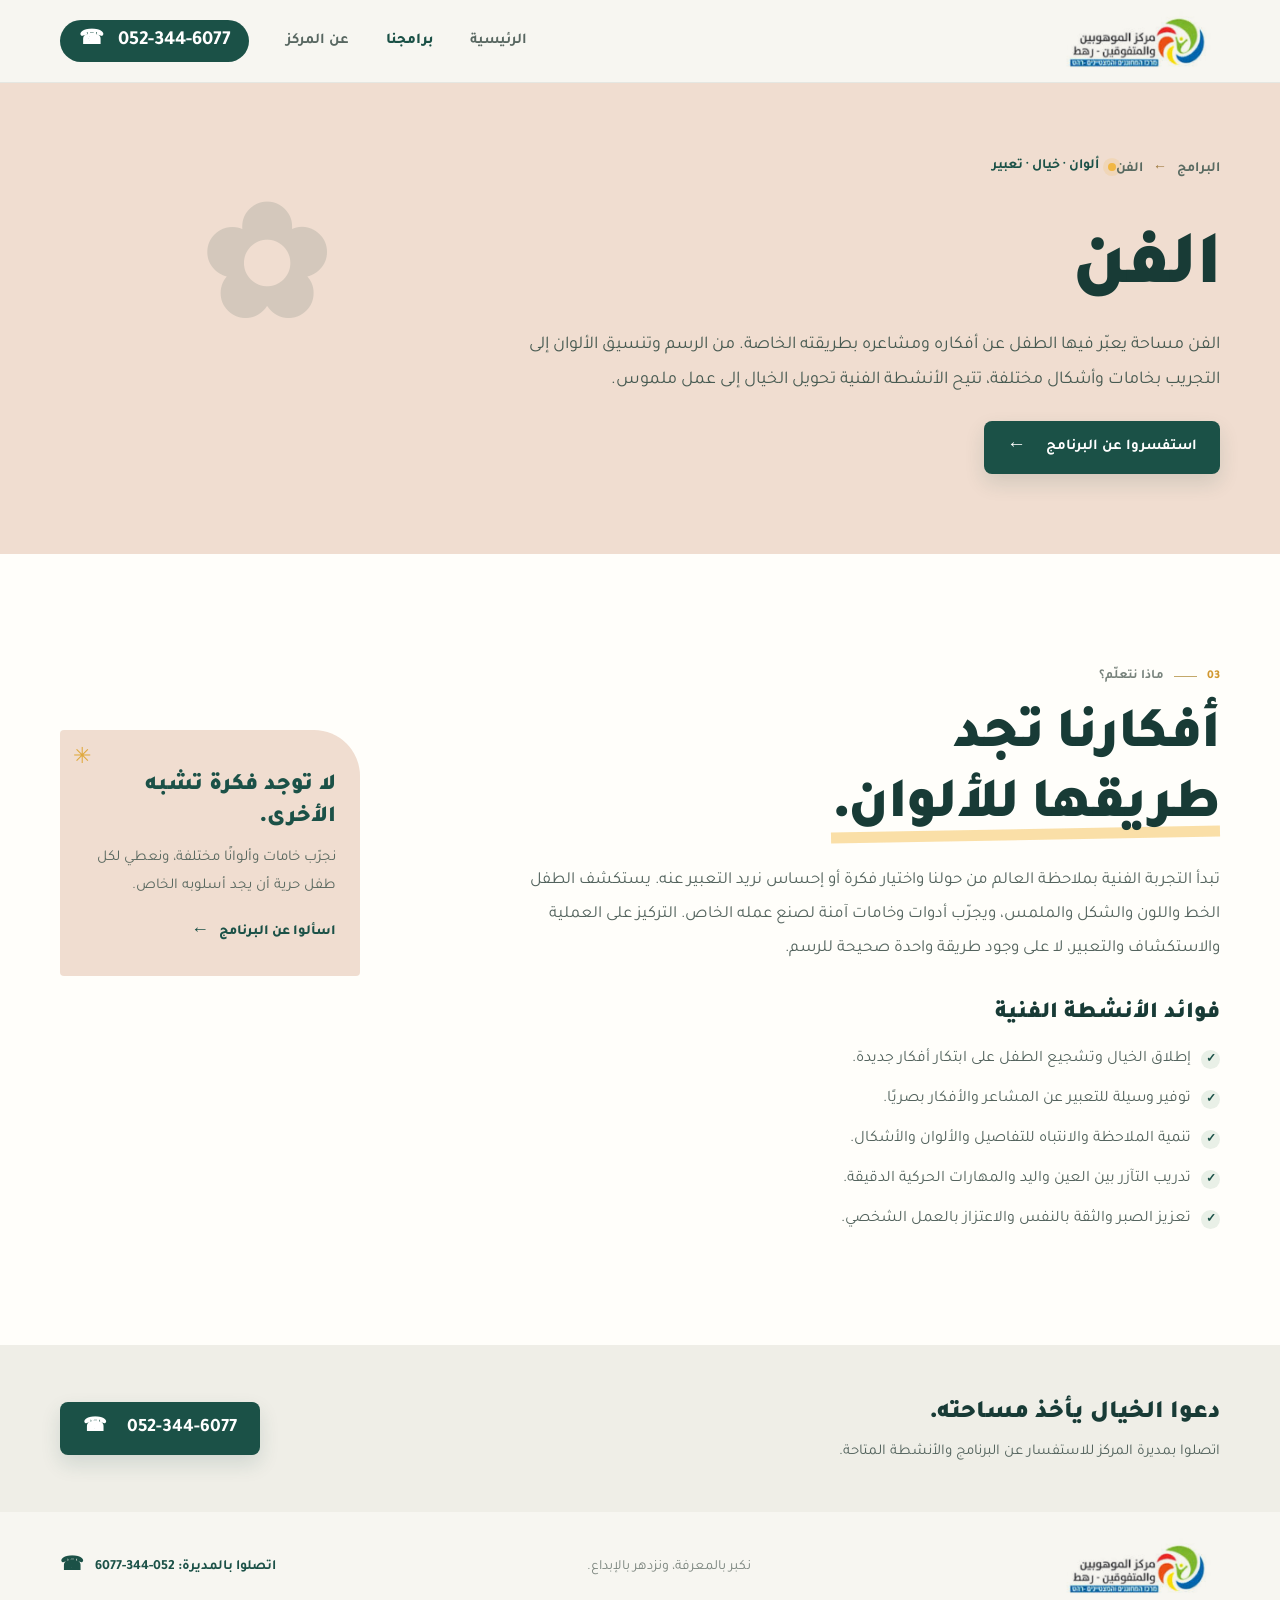
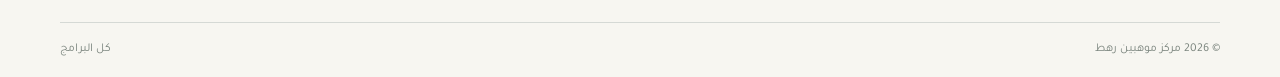
==== art.html @ 955aa78c "Add files via upload" ====
<!doctype html>
<html lang="ar" dir="rtl">
<head>
  <meta charset="utf-8"><meta name="viewport" content="width=device-width, initial-scale=1"><meta name="theme-color" content="#f7f6f1">
  <meta name="description" content="اكتشفوا الفن بوصفه مساحة للإبداع والتعبير في مركز موهبين رهط.">
  <title>الفن | برامج مركز موهبين رهط</title>
  <link rel="preconnect" href="https://fonts.googleapis.com"><link rel="preconnect" href="https://fonts.gstatic.com" crossorigin>
  <link href="https://fonts.googleapis.com/css2?family=Tajawal:wght@400;500;600;700;800;900&display=swap" rel="stylesheet"><link rel="stylesheet" href="styles.css"><script src="script.js" defer></script>
</head>
<body>
  <a class="skip-link" href="#main">انتقل إلى المحتوى</a>
  <header class="site-header"><div class="container nav-wrap"><a class="brand" href="index.html" aria-label="مركز موهبين رهط، الصفحة الرئيسية"><img class="brand-logo" src="logo.png" alt="مركز الموهوبين والمتفوقين رهط"></a><button class="menu-toggle" type="button" aria-label="فتح القائمة" aria-expanded="false" aria-controls="site-nav"><span></span><span></span><span></span></button><nav class="site-nav" id="site-nav" aria-label="القائمة الرئيسية"><a href="index.html">الرئيسية</a><a href="programs.html" aria-current="page">برامجنا</a><a href="index.html#about">عن المركز</a><a class="nav-cta" href="tel:0523446077" aria-label="اتصلوا بمديرة المركز على 052-344-6077"><span class="nav-phone-number" dir="ltr">052-344-6077</span><span aria-hidden="true">☎</span></a></nav></div></header>
  <main id="main">
    <section class="detail-hero detail-peach"><div class="container detail-hero-inner"><a class="breadcrumbs" href="programs.html">البرامج <span aria-hidden="true">←</span> الفن</a><span class="detail-symbol" aria-hidden="true">✿</span><p class="eyebrow"><span class="eyebrow-dot"></span> ألوان · خيال · تعبير</p><h1>الفن</h1><p>الفن مساحة يعبّر فيها الطفل عن أفكاره ومشاعره بطريقته الخاصة. من الرسم وتنسيق الألوان إلى التجريب بخامات وأشكال مختلفة، تتيح الأنشطة الفنية تحويل الخيال إلى عمل ملموس.</p><a class="button button-primary" href="tel:0523446077">استفسروا عن البرنامج <span aria-hidden="true">←</span></a></div></section>
    <section class="detail-body section-pad"><div class="container detail-columns"><div class="detail-copy"><div class="section-label"><span>03</span><span class="label-line"></span><span>ماذا نتعلّم؟</span></div><h2>أفكارنا تجد<br><span class="highlight">طريقها للألوان.</span></h2><p>تبدأ التجربة الفنية بملاحظة العالم من حولنا واختيار فكرة أو إحساس نريد التعبير عنه. يستكشف الطفل الخط واللون والشكل والملمس، ويجرّب أدوات وخامات آمنة لصنع عمله الخاص. التركيز على العملية والاستكشاف والتعبير، لا على وجود طريقة واحدة صحيحة للرسم.</p><h3>فوائد الأنشطة الفنية</h3><ul class="benefit-list"><li>إطلاق الخيال وتشجيع الطفل على ابتكار أفكار جديدة.</li><li>توفير وسيلة للتعبير عن المشاعر والأفكار بصريًا.</li><li>تنمية الملاحظة والانتباه للتفاصيل والألوان والأشكال.</li><li>تدريب التآزر بين العين واليد والمهارات الحركية الدقيقة.</li><li>تعزيز الصبر والثقة بالنفس والاعتزاز بالعمل الشخصي.</li></ul></div><aside class="detail-aside aside-peach"><span class="aside-spark" aria-hidden="true">✳</span><h3>لا توجد فكرة تشبه الأخرى.</h3><p>نجرّب خامات وألوانًا مختلفة، ونعطي لكل طفل حرية أن يجد أسلوبه الخاص.</p><a href="contact.html">اسألوا عن البرنامج <span aria-hidden="true">←</span></a></aside></div></section>
    <section class="program-callout"><div class="container callout-inner"><div><h2>دعوا الخيال يأخذ مساحته.</h2><p>اتصلوا بمديرة المركز للاستفسار عن البرنامج والأنشطة المتاحة.</p></div><a class="button button-primary" href="tel:0523446077"><span class="phone-number" dir="ltr">052-344-6077</span><span aria-hidden="true">☎</span></a></div></section>
  </main>
  <footer class="site-footer"><div class="container footer-main"><a class="brand footer-brand" href="index.html" aria-label="مركز موهبين رهط، الصفحة الرئيسية"><img class="brand-logo" src="logo.png" alt="مركز الموهوبين والمتفوقين رهط"></a><p>نكبر بالمعرفة، ونزدهر بالإبداع.</p><a class="back-top" href="tel:0523446077">اتصلوا بالمديرة: 052-344-6077 <span aria-hidden="true">☎</span></a></div><div class="container footer-bottom"><span>© <span id="current-year"></span> مركز موهبين رهط</span><a href="programs.html">كل البرامج</a></div></footer>
</body>
</html>
---- styles.css ----
:root {
  color-scheme: light;
  --ink: #183b36;
  --ink-soft: #53635d;
  --paper: #f7f6f1;
  --white: #fffefa;
  --green: #1b5147;
  --green-dark: #123d35;
  --yellow: #f4bd4d;
  --line: rgba(24, 59, 54, .15);
  --font: "Tajawal", "Segoe UI", Tahoma, sans-serif;
}

* { box-sizing: border-box; }

html { scroll-behavior: smooth; scroll-padding-top: 96px; }

body {
  margin: 0;
  background: var(--paper);
  color: var(--ink);
  font-family: var(--font);
  font-size: 17px;
  line-height: 1.65;
  -webkit-font-smoothing: antialiased;
}

a { color: inherit; text-decoration: none; }
button { font: inherit; }
img { display: block; max-width: 100%; }

.container { width: min(1160px, calc(100% - 56px)); margin-inline: auto; }
.section-pad { padding-block: 112px; }
.skip-link { position: fixed; z-index: 20; top: 12px; right: 12px; padding: 10px 16px; transform: translateY(-160%); background: var(--ink); color: white; border-radius: 8px; }
.skip-link:focus { transform: translateY(0); }

.site-header {
  position: sticky;
  z-index: 10;
  top: 0;
  background: rgba(247, 246, 241, .94);
  border-bottom: 1px solid rgba(24, 59, 54, .08);
  backdrop-filter: blur(14px);
}

.nav-wrap { min-height: 82px; display: flex; align-items: center; justify-content: space-between; }
.brand { display: inline-flex; align-items: center; }
.brand-logo { width: 158px; height: 64px; object-fit: contain; }
.site-nav { display: flex; align-items: center; gap: 37px; color: #586761; font-size: 15px; font-weight: 600; }
.site-nav > a:not(.nav-cta):hover, .text-link:hover { color: var(--green); }
.site-nav > a[aria-current="page"]:not(.nav-cta) { color: var(--green); font-weight: 800; }
.nav-cta { display: inline-flex; align-items: center; gap: 14px; padding: 11px 19px; background: var(--green); color: white; border-radius: 999px; transition: background .2s, transform .2s; }
.nav-cta:hover, .button-primary:hover { background: var(--green-dark); transform: translateY(-2px); }
.nav-cta span { font-size: 20px; line-height: 1; }
.menu-toggle { display: none; }

.hero { min-height: 652px; position: relative; display: flex; align-items: center; overflow: hidden; }
.hero-grid { position: relative; z-index: 1; display: grid; grid-template-columns: 1fr .93fr; align-items: center; gap: 54px; padding-block: 60px 78px; }
.hero-copy { padding-top: 8px; }
.eyebrow { display: inline-flex; align-items: center; gap: 9px; margin: 0 0 23px; color: var(--green); font-size: 14px; font-weight: 700; }
.eyebrow-dot { width: 8px; height: 8px; background: #f1b743; border-radius: 50%; box-shadow: 0 0 0 5px rgba(241, 183, 67, .17); }
h1, h2, h3, p { margin-top: 0; }
.hero h1 { margin-bottom: 20px; font-size: clamp(54px, 6.2vw, 79px); font-weight: 900; letter-spacing: -2.5px; line-height: 1.14; }
.hero h1 span { position: relative; display: inline-block; z-index: 0; color: var(--green); }
.hero h1 span::after { position: absolute; z-index: -1; right: -4px; bottom: 8px; left: -4px; height: 17px; background: #f3c966; opacity: .68; content: ""; transform: rotate(-1.2deg); }
.hero-description { max-width: 480px; margin-bottom: 29px; color: var(--ink-soft); font-size: 19px; line-height: 1.85; }
.hero-actions { display: flex; align-items: center; gap: 27px; }
.button { min-height: 53px; display: inline-flex; align-items: center; justify-content: center; gap: 20px; padding: 0 23px; border-radius: 8px; font-size: 15px; font-weight: 700; transition: background .2s, transform .2s; }
.button-primary { background: var(--green); color: white; box-shadow: 0 9px 20px rgba(27, 81, 71, .14); }
.button-primary span { font-size: 19px; line-height: 1; }
.text-link { display: inline-flex; align-items: center; gap: 10px; color: #53635d; font-size: 15px; font-weight: 700; transition: color .2s; }
.hero-note { display: flex; align-items: center; gap: 11px; margin-top: 44px; color: #78827b; font-size: 13px; }
.hero-note p { margin: 0; }
.note-stars { color: #d69b31; font-size: 19px; }

.hero-visual { position: relative; width: min(100%, 494px); justify-self: center; padding: 18px 22px 27px 9px; }
.photo-frame { position: relative; z-index: 1; height: 429px; overflow: visible; border-radius: 47% 47% 13px 13px / 38% 38% 13px 13px; }
.photo-frame::before { position: absolute; z-index: -1; top: 21px; right: 22px; bottom: -14px; left: -14px; border: 1px solid rgba(27, 81, 71, .3); border-radius: inherit; content: ""; }
.photo-frame > img { width: 100%; height: 100%; object-fit: cover; border-radius: inherit; }
.photo-frame::after { position: absolute; inset: 40% 0 0; border-radius: 0 0 13px 13px; background: linear-gradient(0deg, rgba(16, 48, 42, .42), transparent); content: ""; }
.photo-sticker { position: absolute; z-index: 2; top: 51px; left: -27px; display: grid; width: 68px; height: 68px; place-items: center; background: var(--yellow); color: var(--green-dark); border-radius: 50%; font-size: 33px; transform: rotate(-12deg); }
.photo-caption { position: absolute; z-index: 2; right: 21px; bottom: 19px; left: 20px; display: flex; align-items: center; gap: 12px; color: white; }
.caption-icon { width: 39px; height: 39px; display: grid; place-items: center; background: rgba(255, 255, 255, .18); border: 1px solid rgba(255, 255, 255, .28); border-radius: 50%; font-size: 19px; }
.photo-caption div { display: grid; line-height: 1.35; }
.photo-caption strong { font-size: 16px; }
.photo-caption div span { color: rgba(255, 255, 255, .82); font-size: 13px; }
.orbit { position: absolute; border: 1px dashed rgba(27, 81, 71, .25); border-radius: 50%; }
.orbit-one { z-index: -1; top: 4px; right: 3px; width: 100px; height: 100px; }
.orbit-two { z-index: -1; right: -34px; bottom: 7px; width: 31px; height: 31px; }
.floating-star { position: absolute; z-index: 2; right: -34px; top: 101px; color: #e3a63d; font-size: 27px; }
.hero-shape { position: absolute; border-radius: 50%; pointer-events: none; }
.hero-shape-one { top: 96px; left: -130px; width: 280px; height: 280px; background: rgba(229, 228, 211, .34); }
.hero-shape-two { right: 42%; bottom: -240px; width: 390px; height: 390px; border: 1px solid rgba(24, 59, 54, .09); }
.scroll-cue { position: absolute; bottom: 16px; left: 50%; display: grid; width: 25px; height: 40px; place-items: start center; padding-top: 7px; border: 1px solid rgba(24, 59, 54, .25); border-radius: 999px; transform: translateX(-50%); }
.scroll-cue span { width: 3px; height: 8px; background: var(--green); border-radius: 5px; animation: scroll 1.6s infinite; }
@keyframes scroll { 0%, 100% { transform: translateY(0); opacity: 1; } 75% { transform: translateY(12px); opacity: 0; } }

.intro { background: var(--white); }
.intro-grid { display: grid; grid-template-columns: 150px 1fr 205px; align-items: start; gap: 34px; }
.section-label { display: flex; align-items: center; gap: 10px; color: #78837c; font-size: 13px; font-weight: 600; }
.section-label > span:first-child { color: #d19830; font-size: 12px; font-weight: 800; }
.label-line { width: 23px; height: 1px; background: #c3a86a; }
.intro-content { max-width: 623px; }
.intro h2, .section-heading h2, .approach h2 { margin: 15px 0 18px; font-size: clamp(39px, 4.4vw, 58px); font-weight: 900; letter-spacing: -1.6px; line-height: 1.22; }
.highlight { position: relative; z-index: 0; display: inline-block; }
.highlight::after { position: absolute; z-index: -1; right: 0; bottom: 2px; left: 0; height: 11px; background: rgba(244, 189, 77, .48); content: ""; transform: rotate(-1deg); }
.intro-bottom { display: flex; align-items: end; gap: 36px; }
.intro-bottom p { max-width: 500px; margin: 0; color: var(--ink-soft); font-size: 16px; line-height: 1.9; }
.circle-link { flex: 0 0 auto; display: grid; width: 47px; height: 47px; place-items: center; border: 1px solid #bac5be; border-radius: 50%; color: var(--green); font-size: 21px; transition: background .2s, color .2s; }
.circle-link:hover { background: var(--green); color: white; }
.intro-aside { position: relative; margin-top: 32px; padding: 23px 24px; background: #f0eee5; border-radius: 4px 42px 4px 4px; transform: rotate(2deg); }
.intro-aside p { margin: 0; color: var(--green); font-size: 21px; font-weight: 800; line-height: 1.45; }
.intro-aside em { color: #ba8330; font-style: normal; }
.aside-spark { position: absolute; top: 12px; left: 13px; color: #dfa93e; font-size: 22px; }

.programs { background: #f1f0e9; }
.section-heading { display: flex; align-items: end; justify-content: space-between; gap: 44px; margin-bottom: 44px; }
.section-heading h2 { margin-bottom: 0; }
.section-heading > p { max-width: 340px; margin: 0 0 6px; color: var(--ink-soft); font-size: 16px; line-height: 1.9; }
.program-grid { display: grid; grid-template-columns: repeat(4, 1fr); gap: 15px; }
.program-card { position: relative; min-height: 238px; display: flex; flex-direction: column; padding: 0; overflow: hidden; border: 1px solid rgba(24, 59, 54, .06); border-radius: 8px; transition: transform .22s, box-shadow .22s; }
.program-card:hover { transform: translateY(-5px); box-shadow: 0 15px 28px rgba(24, 59, 54, .08); }
.program-card-link { position: relative; display: flex; flex: 1; flex-direction: column; min-height: 100%; padding: 21px 21px 25px; color: inherit; }
.program-card-link:focus-visible { outline: 3px solid var(--green); outline-offset: -4px; }
.program-card-link > p { padding-bottom: 10px; }
.card-yellow { background: #f7e6b5; }
.card-lilac { background: #e7e0f0; }
.card-peach { background: #f0ddd0; }
.card-mint { background: #dce9de; }
.program-top { display: flex; align-items: center; justify-content: space-between; }
.program-number { color: rgba(24, 59, 54, .68); font-size: 12px; font-weight: 700; }
.program-icon { color: var(--green); font-size: 25px; }
.program-card h3 { margin: 27px 0 8px; font-size: 24px; font-weight: 800; }
.program-card p { max-width: 220px; margin-bottom: 0; color: #52645b; font-size: 14px; line-height: 1.75; }
.card-arrow { position: absolute; bottom: 15px; left: 18px; color: rgba(24, 59, 54, .54); font-size: 19px; transition: transform .2s; }
.program-card:hover .card-arrow { transform: translate(-3px, 3px); }
.programs-note { margin: 18px 0 0; color: #79827b; font-size: 13px; }
.programs-note a, .contact-programs-link { color: var(--green); font-weight: 800; text-decoration: underline; text-decoration-color: #d8b45e; text-underline-offset: 4px; }
.all-programs-link { display: inline-flex; align-items: center; gap: 12px; margin-top: 24px; color: var(--green); font-size: 15px; font-weight: 800; }
.all-programs-link span { font-size: 19px; transition: transform .2s; }
.all-programs-link:hover span { transform: translateX(-4px); }

.student-gallery { background: var(--white); }
.gallery-grid { display: grid; grid-template-columns: 1.15fr 1fr 1fr; grid-template-rows: 235px; gap: 15px; }
.gallery-item { position: relative; min-width: 0; height: 100%; margin: 0; overflow: hidden; background: #e7e0f0; border-radius: 7px; }
.gallery-item img { width: 100%; height: 100%; object-fit: cover; transition: transform .45s; }
.gallery-item:hover img { transform: scale(1.04); }
.gallery-item::after { position: absolute; inset: 35% 0 0; background: linear-gradient(0deg, rgba(16, 48, 42, .76), transparent); content: ""; pointer-events: none; }
.gallery-item figcaption { position: absolute; z-index: 1; right: 18px; bottom: 14px; display: grid; color: white; }
.gallery-item figcaption span { font-size: 18px; font-weight: 800; }
.gallery-item figcaption small { color: rgba(255,255,255,.82); font-size: 13px; }

.page-hero { position: relative; padding-block: 94px 82px; overflow: hidden; background: #f1f0e9; }
.page-hero::after { position: absolute; top: -120px; left: 4%; width: 330px; height: 330px; border: 1px solid rgba(24, 59, 54, .12); border-radius: 50%; content: ""; }
.page-hero .container { position: relative; z-index: 1; }
.page-hero h1 { max-width: 740px; margin: 17px 0 18px; font-size: clamp(54px, 7vw, 78px); font-weight: 900; letter-spacing: -2px; line-height: 1.15; }
.page-hero h1 span { color: var(--green); }
.page-hero .container > p:last-child { max-width: 620px; margin: 0; color: var(--ink-soft); font-size: 18px; line-height: 1.85; }
.programs-page { background: var(--white); }
.program-callout { padding-block: 48px; background: #efeee7; }
.callout-inner { display: flex; align-items: center; justify-content: space-between; gap: 26px; }
.callout-inner h2 { margin: 0 0 5px; font-size: 25px; font-weight: 900; }
.callout-inner p { margin: 0; color: var(--ink-soft); font-size: 15px; }
.phone-number { direction: ltr; unicode-bidi: isolate; }

.detail-hero { position: relative; padding-block: 72px 80px; overflow: hidden; }
.detail-yellow { background: #f7e6b5; }
.detail-lilac { background: #e7e0f0; }
.detail-peach { background: #f0ddd0; }
.detail-mint { background: #dce9de; }
.detail-hero-inner { position: relative; z-index: 1; }
.breadcrumbs { display: inline-flex; align-items: center; gap: 10px; margin-bottom: 47px; color: #596a61; font-size: 14px; font-weight: 700; }
.breadcrumbs span { color: #9b7639; }
.detail-hero .eyebrow { margin-bottom: 9px; }
.detail-hero h1 { margin: 0 0 13px; font-size: clamp(52px, 7vw, 76px); font-weight: 900; letter-spacing: -2px; line-height: 1.15; }
.detail-hero-inner > p:not(.eyebrow) { max-width: 700px; margin-bottom: 24px; color: #475a51; font-size: 18px; line-height: 1.9; }
.detail-symbol { position: absolute; top: 63px; left: 12%; color: rgba(24, 59, 54, .13); font-size: 155px; font-weight: 800; line-height: 1; }
.detail-body { background: var(--white); }
.detail-columns { display: grid; grid-template-columns: 1fr 300px; align-items: start; gap: 83px; }
.detail-copy { max-width: 715px; }
.detail-copy h2 { margin: 16px 0 22px; font-size: clamp(39px, 4.5vw, 57px); font-weight: 900; letter-spacing: -1.4px; line-height: 1.22; }
.detail-copy > p { margin-bottom: 29px; color: var(--ink-soft); font-size: 17px; line-height: 2; }
.detail-copy h3 { margin: 26px 0 12px; font-size: 23px; font-weight: 900; }
.benefit-list { display: grid; gap: 12px; margin: 0; padding: 0; list-style: none; }
.benefit-list li { position: relative; padding-right: 29px; color: #53635d; font-size: 16px; line-height: 1.75; }
.benefit-list li::before { position: absolute; top: 5px; right: 0; display: grid; width: 19px; height: 19px; place-items: center; background: #e9f0e7; border-radius: 50%; color: var(--green); content: "✓"; font-size: 12px; font-weight: 900; }
.detail-aside { position: sticky; top: 110px; margin-top: 64px; padding: 29px 24px; background: #f7e6b5; border-radius: 4px 46px 4px 4px; }
.aside-lilac { background: #e7e0f0; }
.aside-peach { background: #f0ddd0; }
.aside-mint { background: #dce9de; }
.detail-aside h3 { margin: 11px 0 10px; color: var(--green); font-size: 23px; font-weight: 900; line-height: 1.4; }
.detail-aside p { margin-bottom: 18px; color: #59685f; font-size: 15px; line-height: 1.85; }
.detail-aside a { display: inline-flex; align-items: center; gap: 10px; color: var(--green); font-size: 14px; font-weight: 800; }
.detail-aside a span { font-size: 18px; }
.contact-hero { background: #f1f0e9; }
.contact-section { background: var(--white); }
.contact-grid { display: grid; grid-template-columns: .85fr 1fr; align-items: center; gap: 82px; }
.contact-card { padding: 38px; background: #e7e0f0; border-radius: 6px 52px 6px 6px; }
.contact-icon { display: grid; width: 52px; height: 52px; place-items: center; margin-bottom: 22px; background: white; border-radius: 50%; color: var(--green); font-size: 22px; }
.contact-label { margin-bottom: 3px; color: #68746d; font-size: 14px; }
.contact-number { display: inline-block; margin-bottom: 12px; color: var(--green); font-size: 35px; font-weight: 900; letter-spacing: .5px; }
.contact-card > p:not(.contact-label) { max-width: 290px; margin-bottom: 19px; color: #59685f; font-size: 15px; }
.contact-info h2 { margin: 16px 0; font-size: clamp(40px, 4.5vw, 58px); font-weight: 900; line-height: 1.2; }
.contact-info > p { color: var(--ink-soft); font-size: 16px; line-height: 1.9; }
.contact-programs-link { display: inline-flex; gap: 10px; margin-bottom: 25px; }
.contact-note { padding-top: 14px; border-top: 1px solid var(--line); color: #808981 !important; font-size: 13px !important; }
.address-section { padding-block: 0 86px; background: var(--white); }
.address-card { position: relative; min-height: 256px; display: flex; align-items: center; justify-content: space-between; gap: 32px; padding: 35px 48px; overflow: hidden; background: #f1f0e9; border-radius: 8px; }
.address-copy { position: relative; z-index: 1; }
.address-copy h2 { margin: 13px 0 7px; font-size: 35px; font-weight: 900; }
.address-copy > p { margin-bottom: 17px; color: var(--ink-soft); font-size: 15px; }
.address-copy .button { min-height: 46px; font-size: 14px; }
.address-map-art { position: relative; width: 290px; height: 175px; display: grid; flex: 0 0 auto; place-items: center; background: repeating-linear-gradient(34deg, transparent 0 27px, rgba(27, 81, 71, .11) 28px 30px), repeating-linear-gradient(-28deg, transparent 0 42px, rgba(27, 81, 71, .09) 43px 45px); border: 1px solid rgba(27, 81, 71, .15); border-radius: 50%; transform: rotate(-7deg); }
.address-map-art::before, .address-map-art::after { position: absolute; width: 115%; height: 15px; background: #dce9de; border-block: 1px solid rgba(27, 81, 71, .1); content: ""; transform: rotate(19deg); }
.address-map-art::after { width: 110%; height: 12px; transform: rotate(-43deg); }
.address-map-art span { position: relative; z-index: 1; margin-top: 50px; padding: 2px 8px; background: #f1f0e9; color: var(--green); font-size: 13px; font-weight: 800; }
.address-map-art i { position: absolute; z-index: 2; top: 36px; left: 119px; display: grid; width: 39px; height: 39px; place-items: center; background: #c16f4f; border: 4px solid white; border-radius: 50% 50% 50% 0; color: white; font-size: 22px; font-style: normal; transform: rotate(-45deg); box-shadow: 0 5px 10px rgba(24, 59, 54, .18); }
.address-map-art b, .address-map-art em { position: absolute; z-index: 1; width: 8px; height: 8px; background: #e4b550; border-radius: 50%; }
.address-map-art b { top: 41px; right: 48px; }
.address-map-art em { bottom: 31px; left: 65px; }
.social-section { padding-block: 60px; background: #f1f0e9; }
.social-inner { display: flex; align-items: center; justify-content: space-between; gap: 32px; }
.social-inner h2 { margin: 11px 0 5px; font-size: 30px; font-weight: 900; }
.social-inner p { margin: 0; color: var(--ink-soft); font-size: 15px; }
.social-buttons { display: flex; flex-wrap: wrap; gap: 12px; }
.social-button { display: inline-flex; align-items: center; gap: 11px; min-height: 48px; padding: 0 17px; background: var(--white); border: 1px solid var(--line); border-radius: 6px; color: var(--green); font-size: 14px; font-weight: 800; transition: transform .2s, box-shadow .2s; }
.social-button:hover { transform: translateY(-2px); box-shadow: 0 7px 17px rgba(24, 59, 54, .08); }
.social-mark { width: 25px; height: 25px; display: grid; place-items: center; background: var(--green); border-radius: 50%; color: white; font-family: Arial, sans-serif; font-size: 18px; font-weight: 800; }
.instagram-mark { font-size: 22px; }

.approach { background: var(--white); }
.approach-grid { display: grid; grid-template-columns: .92fr 1fr; align-items: center; gap: 100px; }
.approach-visual { position: relative; max-width: 475px; }
.approach-visual > img { width: 100%; height: 466px; object-fit: cover; border-radius: 5px 140px 5px 5px; }
.visual-tag { position: absolute; right: -20px; bottom: 26px; display: inline-flex; align-items: center; gap: 10px; padding: 13px 18px; background: #f2c965; color: var(--green-dark); border-radius: 4px; font-size: 14px; font-weight: 800; box-shadow: 0 8px 20px rgba(24, 59, 54, .12); }
.visual-tag span { font-size: 19px; }
.approach-doodle { position: absolute; top: -38px; left: -24px; color: #d39d3c; font-size: 50px; transform: rotate(-25deg); }
.approach-copy { max-width: 475px; }
.approach h2 { margin-top: 17px; }
.approach-lead { max-width: 385px; margin: 0 0 28px; color: var(--ink-soft); font-size: 17px; }
.approach-list { display: grid; gap: 18px; margin: 0; padding: 0; list-style: none; }
.approach-list li { display: flex; align-items: start; gap: 13px; }
.list-check { flex: 0 0 auto; display: grid; width: 27px; height: 27px; place-items: center; margin-top: 3px; background: #e9f0e7; color: var(--green); border-radius: 50%; font-size: 14px; font-weight: 800; }
.approach-list li > span:last-child { display: grid; }
.approach-list strong { font-size: 15px; font-weight: 800; }
.approach-list small { margin-top: 3px; color: #778079; font-size: 13px; }

.visit { padding-top: 15px; padding-bottom: 102px; background: var(--white); }
.visit-card { position: relative; min-height: 395px; display: flex; align-items: center; padding: 56px 68px; overflow: hidden; background: var(--green); color: white; border-radius: 10px; }
.visit-pattern { position: absolute; inset: 0; background-image: radial-gradient(rgba(255,255,255,.1) 1px, transparent 1px); background-position: 0 0; background-size: 23px 23px; mask-image: linear-gradient(90deg, transparent 40%, black 100%); opacity: .45; }
.visit-copy { position: relative; z-index: 1; max-width: 560px; }
.visit-kicker { display: inline-flex; align-items: center; gap: 9px; color: #f3ce78; font-size: 14px; font-weight: 700; }
.visit-kicker span { font-size: 19px; }
.visit h2 { margin: 15px 0 13px; font-size: clamp(39px, 4.6vw, 56px); font-weight: 900; letter-spacing: -1.3px; line-height: 1.21; }
.visit h2 span { color: #f4cb6b; }
.visit-copy > p { max-width: 456px; margin-bottom: 21px; color: rgba(255,255,255,.77); font-size: 15px; line-height: 1.8; }
.button-light { min-height: 48px; background: #f4cb6b; color: var(--green-dark); font-size: 14px; }
.button-light:hover { background: #ffda83; transform: translateY(-2px); }
.button-light span { font-size: 18px; }
.visit-art { position: absolute; top: 50%; left: 76px; width: 320px; height: 320px; transform: translateY(-50%); }
.art-circle { position: absolute; border-radius: 50%; }
.circle-back { inset: 6px; border: 1px solid rgba(255, 255, 255, .28); }
.circle-front { inset: 38px; display: grid; place-items: center; background: #e8bb5c; color: var(--green-dark); text-align: center; transform: rotate(-8deg); }
.circle-front span { font-size: 27px; font-weight: 800; line-height: 1.4; }
.circle-front em { color: #fff9e8; font-style: normal; }
.art-star { position: absolute; color: #f1ce79; }
.star-one { top: 12px; right: 36px; font-size: 29px; }
.star-two { bottom: 21px; left: 15px; font-size: 31px; }
.art-dot { position: absolute; top: 50px; left: 9px; width: 10px; height: 10px; background: #f1ce79; border-radius: 50%; }

.site-footer { background: var(--paper); }
.footer-main { min-height: 110px; display: flex; align-items: center; justify-content: space-between; gap: 24px; }
.footer-main > p { margin: 0; color: #7a847d; font-size: 14px; }
.footer-links { display: flex; align-items: center; gap: 20px; }
.social-link { display: inline-flex; align-items: center; gap: 5px; color: var(--green); font-size: 13px; font-weight: 700; }
.social-link span { font-size: 15px; }
.back-top { display: inline-flex; align-items: center; gap: 11px; color: var(--green); font-size: 14px; font-weight: 700; }
.back-top span { font-size: 19px; }
.footer-bottom { min-height: 55px; display: flex; align-items: center; justify-content: space-between; border-top: 1px solid var(--line); color: #7a847d; font-size: 12px; }
.footer-heart { color: #c27653; }

@media (max-width: 900px) {
  .container { width: min(100% - 42px, 700px); }
  .section-pad { padding-block: 84px; }
  .hero { min-height: auto; }
  .hero-grid { grid-template-columns: 1fr .85fr; gap: 25px; padding-block: 69px 82px; }
  .hero h1 { font-size: clamp(49px, 7vw, 68px); }
  .hero-description { font-size: 17px; }
  .hero-visual { padding-inline: 5px 18px; }
  .photo-frame { height: 365px; }
  .intro-grid { grid-template-columns: 115px 1fr; gap: 27px; }
  .intro-aside { display: none; }
  .program-grid { grid-template-columns: repeat(2, 1fr); gap: 13px; }
  .program-card { min-height: 215px; }
  .approach-grid { gap: 55px; }
  .approach-visual > img { height: 400px; }
  .visit-card { padding: 48px; }
  .visit-art { left: 24px; width: 270px; height: 270px; opacity: .82; }
  .detail-columns { grid-template-columns: 1fr 245px; gap: 35px; }
  .contact-grid { gap: 40px; }
  .contact-card { padding: 27px; }
  .gallery-grid { grid-template-rows: 190px; gap: 10px; }
  .address-card { padding: 30px; }
  .address-map-art { width: 225px; height: 150px; }
  .address-map-art i { left: 92px; }
  .social-inner { align-items: start; flex-direction: column; }
}

@media (max-width: 640px) {
  html { scroll-padding-top: 76px; }
  body { font-size: 16px; }
  .container { width: calc(100% - 38px); }
  .section-pad { padding-block: 70px; }
  .nav-wrap { min-height: 72px; }
  .brand-logo { width: 145px; height: 58px; }
  .menu-toggle { width: 42px; height: 42px; display: flex; flex-direction: column; align-items: center; justify-content: center; gap: 5px; padding: 0; border: 1px solid var(--line); background: transparent; border-radius: 50%; cursor: pointer; }
  .menu-toggle span { width: 17px; height: 2px; background: var(--green); border-radius: 3px; transition: transform .2s, opacity .2s; }
  .menu-toggle[aria-expanded="true"] span:first-child { transform: translateY(7px) rotate(45deg); }
  .menu-toggle[aria-expanded="true"] span:nth-child(2) { opacity: 0; }
  .menu-toggle[aria-expanded="true"] span:last-child { transform: translateY(-7px) rotate(-45deg); }
  .site-nav { position: absolute; top: calc(100% - 1px); right: 0; left: 0; display: none; align-items: stretch; gap: 0; padding: 8px 19px 17px; background: var(--paper); border-bottom: 1px solid var(--line); box-shadow: 0 15px 20px rgba(24, 59, 54, .07); }
  .site-nav.is-open { display: flex; flex-direction: column; }
  .site-nav > a:not(.nav-cta) { padding: 12px 5px; border-bottom: 1px solid rgba(24, 59, 54, .08); }
  .site-nav .nav-cta { align-self: start; margin-top: 13px; padding: 9px 16px; }
  .hero-grid { grid-template-columns: 1fr; gap: 37px; padding-block: 51px 80px; }
  .hero-copy { padding: 0; }
  .eyebrow { margin-bottom: 17px; font-size: 13px; }
  .hero h1 { margin-bottom: 15px; font-size: clamp(51px, 14vw, 67px); letter-spacing: -1.8px; }
  .hero h1 span::after { bottom: 5px; height: 12px; }
  .hero-description { max-width: 460px; margin-bottom: 22px; font-size: 16px; line-height: 1.8; }
  .hero-actions { gap: 20px; }
  .button { min-height: 49px; gap: 13px; padding-inline: 17px; font-size: 14px; }
  .text-link { gap: 7px; font-size: 14px; }
  .hero-note { margin-top: 27px; }
  .hero-visual { width: min(86%, 380px); justify-self: center; padding: 10px 11px 17px 4px; }
  .photo-frame { height: min(91vw, 350px); border-radius: 47% 47% 10px 10px / 37% 37% 10px 10px; }
  .photo-sticker { top: 43px; left: -21px; width: 56px; height: 56px; font-size: 27px; }
  .photo-caption { right: 15px; bottom: 14px; left: 14px; }
  .floating-star { right: -24px; top: 86px; }
  .scroll-cue { bottom: 13px; }
  .intro-grid { grid-template-columns: 1fr; gap: 19px; }
  .intro h2, .section-heading h2, .approach h2 { margin-top: 12px; font-size: clamp(40px, 10vw, 52px); }
  .intro-bottom { align-items: center; gap: 17px; }
  .intro-bottom p { font-size: 15px; }
  .circle-link { width: 42px; height: 42px; }
  .section-heading { display: block; margin-bottom: 29px; }
  .section-heading > p { max-width: 460px; margin-top: 17px; font-size: 15px; }
  .program-grid { gap: 10px; }
  .program-card { min-height: 216px; }
  .program-card-link { padding: 16px 14px 23px; }
  .program-number { font-size: 11px; }
  .program-icon { font-size: 22px; }
  .program-card h3 { margin-top: 25px; font-size: 20px; }
  .program-card p { font-size: 13px; }
  .all-programs-link { margin-top: 19px; font-size: 14px; }
  .gallery-grid { grid-template-columns: 1fr 1fr; grid-template-rows: 210px 170px; gap: 10px; }
  .gallery-tall { grid-column: 1 / -1; }
  .gallery-item figcaption { right: 13px; bottom: 10px; }
  .gallery-item figcaption span { font-size: 16px; }
  .gallery-item figcaption small { font-size: 11px; }
  .approach-grid { grid-template-columns: 1fr; gap: 43px; }
  .approach-visual { width: 88%; max-width: 410px; justify-self: center; }
  .approach-visual > img { height: min(100vw, 365px); border-radius: 5px 115px 5px 5px; }
  .visual-tag { right: -13px; bottom: 20px; padding: 11px 14px; font-size: 13px; }
  .approach-doodle { top: -29px; left: -16px; font-size: 42px; }
  .approach-copy { max-width: none; }
  .approach-lead { font-size: 15px; }
  .approach-list { gap: 16px; }
  .approach-list small { font-size: 12px; }
  .visit { padding-top: 0; padding-bottom: 70px; }
  .visit-card { min-height: 440px; align-items: start; padding: 39px 25px; }
  .visit-copy { max-width: 100%; }
  .visit h2 { font-size: clamp(40px, 10vw, 52px); }
  .visit-copy > p { max-width: 440px; font-size: 14px; }
  .visit-art { top: auto; right: auto; bottom: -143px; left: -49px; width: 230px; height: 230px; opacity: .2; transform: none; }
  .circle-front { inset: 28px; }
  .circle-front span { font-size: 21px; }
  .footer-main { min-height: auto; flex-wrap: wrap; gap: 16px; padding-block: 25px; }
  .footer-main > p { width: 100%; order: 1; font-size: 13px; }
  .footer-links { width: 100%; flex-wrap: wrap; gap: 12px 17px; order: 2; }
  .footer-links .back-top { font-size: 12px; }
  .back-top { font-size: 13px; }
  .footer-bottom { min-height: 53px; font-size: 11px; }
  .address-section { padding-bottom: 60px; }
  .address-card { align-items: start; flex-direction: column; gap: 24px; padding: 26px 21px; }
  .address-copy h2 { font-size: 30px; }
  .address-copy > p { font-size: 14px; }
  .address-map-art { align-self: center; width: min(100%, 290px); height: 140px; }
  .address-map-art i { left: calc(50% - 19px); }
  .social-section { padding-block: 43px; }
  .social-inner h2 { font-size: 27px; }
  .social-buttons { width: 100%; }
  .social-button { flex: 1; justify-content: center; min-width: 135px; }
  .page-hero { padding-block: 65px 59px; }
  .page-hero h1 { font-size: clamp(49px, 13vw, 65px); }
  .page-hero .container > p:last-child { font-size: 16px; }
  .program-callout { padding-block: 32px; }
  .callout-inner { align-items: start; flex-direction: column; gap: 18px; }
  .callout-inner h2 { font-size: 22px; }
  .callout-inner p { font-size: 14px; }
  .detail-hero { padding-block: 44px 57px; }
  .breadcrumbs { margin-bottom: 37px; }
  .detail-symbol { top: 95px; left: 2%; font-size: 100px; opacity: .65; }
  .detail-hero h1 { font-size: 53px; }
  .detail-hero-inner > p:not(.eyebrow) { max-width: 100%; font-size: 16px; }
  .detail-columns { grid-template-columns: 1fr; gap: 30px; }
  .detail-copy h2 { font-size: 43px; }
  .detail-copy > p { font-size: 15px; }
  .detail-copy h3 { font-size: 21px; }
  .benefit-list li { font-size: 14px; }
  .detail-aside { position: relative; top: auto; margin-top: 0; }
  .contact-grid { grid-template-columns: 1fr; gap: 42px; }
  .contact-card { order: 1; padding: 27px; }
  .contact-number { font-size: 31px; }
  .visit-actions { display: flex; flex-direction: column; align-items: start; gap: 12px; }
  .visit-phone { color: white; font-size: 16px; font-weight: 800; letter-spacing: .5px; }
}

@media (prefers-reduced-motion: reduce) {
  *, *::before, *::after { scroll-behavior: auto !important; animation-duration: .01ms !important; animation-iteration-count: 1 !important; transition-duration: .01ms !important; }
}
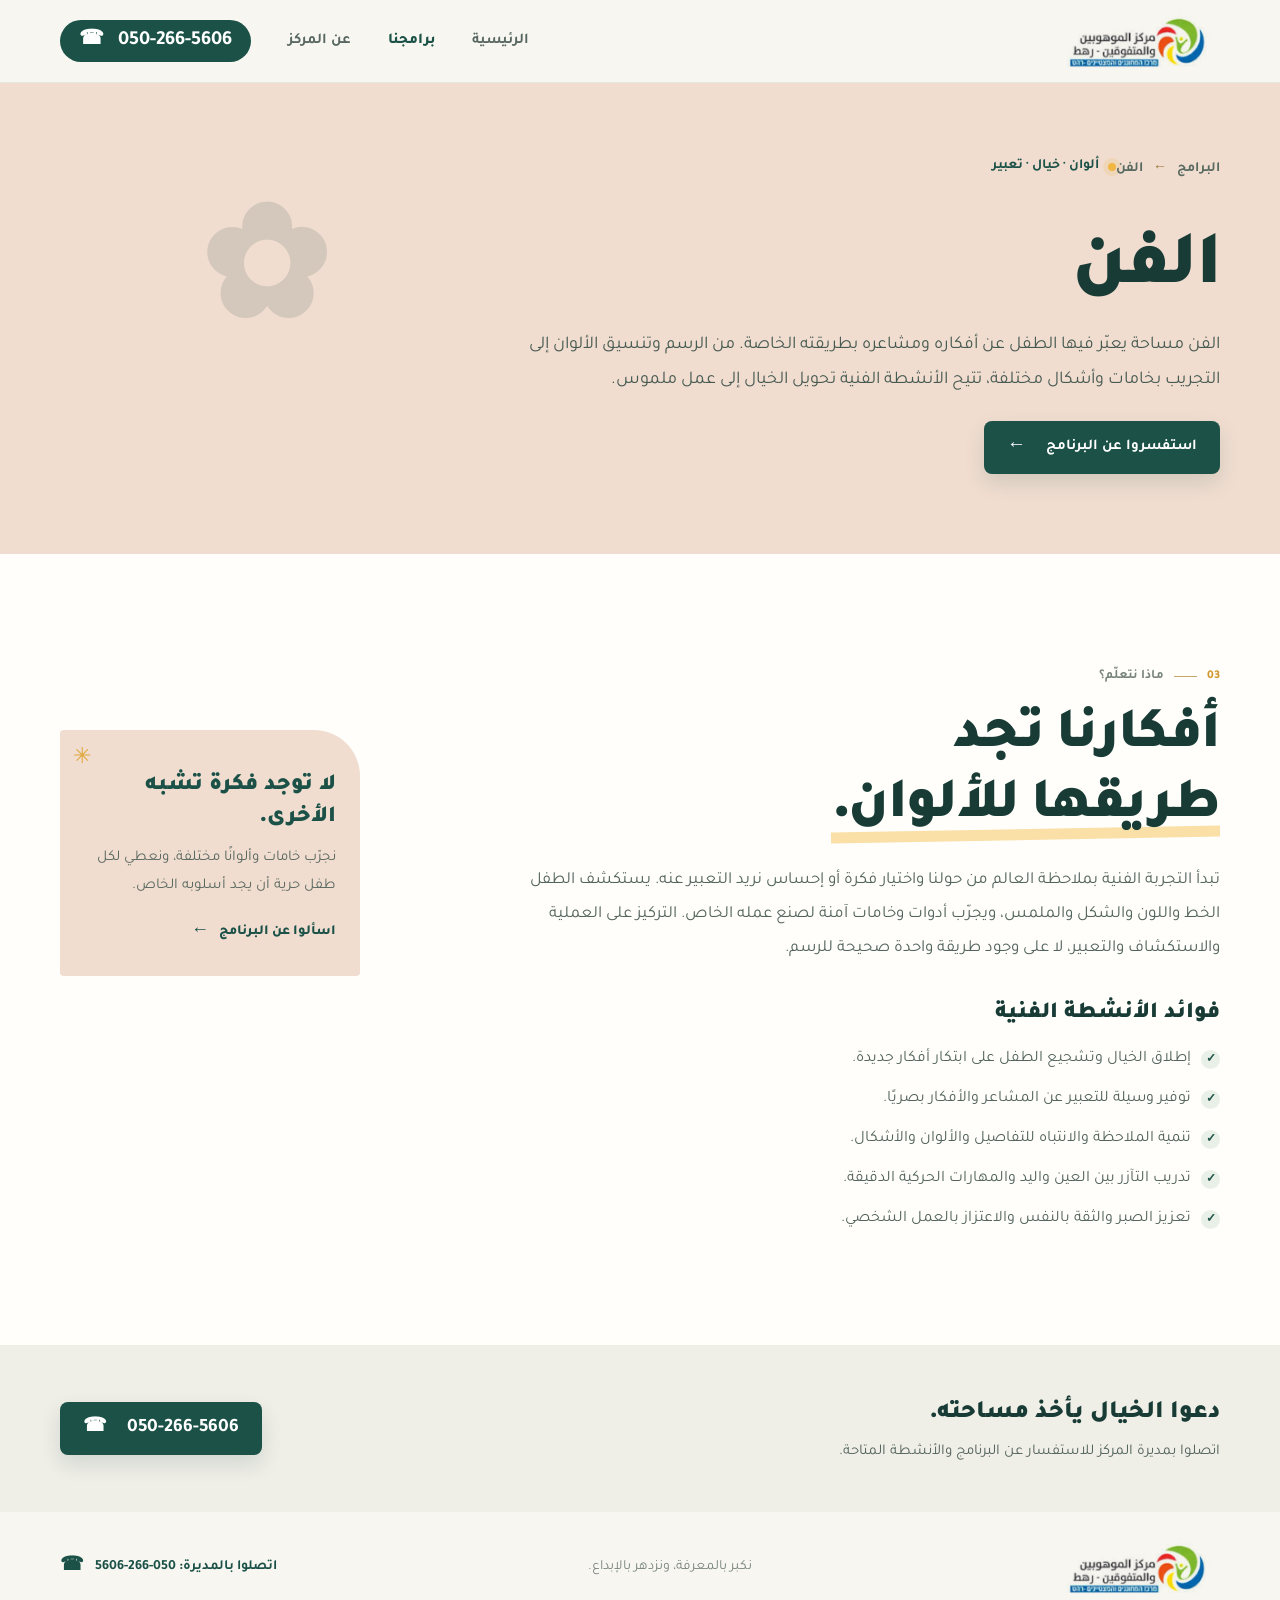
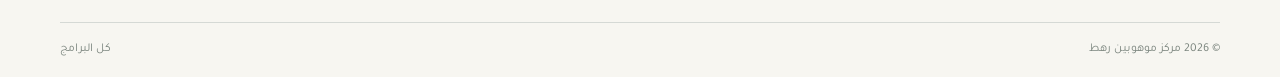
==== commit f7fe4b04: "Add files via upload" ====
--- a/art.html
+++ b/art.html
@@ -2,19 +2,19 @@
 <html lang="ar" dir="rtl">
 <head>
   <meta charset="utf-8"><meta name="viewport" content="width=device-width, initial-scale=1"><meta name="theme-color" content="#f7f6f1">
-  <meta name="description" content="اكتشفوا الفن بوصفه مساحة للإبداع والتعبير في مركز موهبين رهط.">
-  <title>الفن | برامج مركز موهبين رهط</title>
+  <meta name="description" content="اكتشفوا الفن بوصفه مساحة للإبداع والتعبير في مركز موهوبين رهط.">
+  <title>الفن | برامج مركز موهوبين رهط</title>
   <link rel="preconnect" href="https://fonts.googleapis.com"><link rel="preconnect" href="https://fonts.gstatic.com" crossorigin>
   <link href="https://fonts.googleapis.com/css2?family=Tajawal:wght@400;500;600;700;800;900&display=swap" rel="stylesheet"><link rel="stylesheet" href="styles.css"><script src="script.js" defer></script>
 </head>
 <body>
   <a class="skip-link" href="#main">انتقل إلى المحتوى</a>
-  <header class="site-header"><div class="container nav-wrap"><a class="brand" href="index.html" aria-label="مركز موهبين رهط، الصفحة الرئيسية"><img class="brand-logo" src="logo.png" alt="مركز الموهوبين والمتفوقين رهط"></a><button class="menu-toggle" type="button" aria-label="فتح القائمة" aria-expanded="false" aria-controls="site-nav"><span></span><span></span><span></span></button><nav class="site-nav" id="site-nav" aria-label="القائمة الرئيسية"><a href="index.html">الرئيسية</a><a href="programs.html" aria-current="page">برامجنا</a><a href="index.html#about">عن المركز</a><a class="nav-cta" href="tel:0523446077" aria-label="اتصلوا بمديرة المركز على 052-344-6077"><span class="nav-phone-number" dir="ltr">052-344-6077</span><span aria-hidden="true">☎</span></a></nav></div></header>
+  <header class="site-header"><div class="container nav-wrap"><a class="brand" href="index.html" aria-label="مركز موهوبين رهط، الصفحة الرئيسية"><img class="brand-logo" src="logo.png" alt="مركز الموهوبين والمتفوقين رهط"></a><button class="menu-toggle" type="button" aria-label="فتح القائمة" aria-expanded="false" aria-controls="site-nav"><span></span><span></span><span></span></button><nav class="site-nav" id="site-nav" aria-label="القائمة الرئيسية"><a href="index.html">الرئيسية</a><a href="programs.html" aria-current="page">برامجنا</a><a href="index.html#about">عن المركز</a><a class="nav-cta" href="tel:0502665606" aria-label="اتصلوا بمديرة المركز على 050-266-5606"><span class="nav-phone-number" dir="ltr">050-266-5606</span><span aria-hidden="true">☎</span></a></nav></div></header>
   <main id="main">
-    <section class="detail-hero detail-peach"><div class="container detail-hero-inner"><a class="breadcrumbs" href="programs.html">البرامج <span aria-hidden="true">←</span> الفن</a><span class="detail-symbol" aria-hidden="true">✿</span><p class="eyebrow"><span class="eyebrow-dot"></span> ألوان · خيال · تعبير</p><h1>الفن</h1><p>الفن مساحة يعبّر فيها الطفل عن أفكاره ومشاعره بطريقته الخاصة. من الرسم وتنسيق الألوان إلى التجريب بخامات وأشكال مختلفة، تتيح الأنشطة الفنية تحويل الخيال إلى عمل ملموس.</p><a class="button button-primary" href="tel:0523446077">استفسروا عن البرنامج <span aria-hidden="true">←</span></a></div></section>
+    <section class="detail-hero detail-peach"><div class="container detail-hero-inner"><a class="breadcrumbs" href="programs.html">البرامج <span aria-hidden="true">←</span> الفن</a><span class="detail-symbol" aria-hidden="true">✿</span><p class="eyebrow"><span class="eyebrow-dot"></span> ألوان · خيال · تعبير</p><h1>الفن</h1><p>الفن مساحة يعبّر فيها الطفل عن أفكاره ومشاعره بطريقته الخاصة. من الرسم وتنسيق الألوان إلى التجريب بخامات وأشكال مختلفة، تتيح الأنشطة الفنية تحويل الخيال إلى عمل ملموس.</p><a class="button button-primary" href="tel:0502665606">استفسروا عن البرنامج <span aria-hidden="true">←</span></a></div></section>
     <section class="detail-body section-pad"><div class="container detail-columns"><div class="detail-copy"><div class="section-label"><span>03</span><span class="label-line"></span><span>ماذا نتعلّم؟</span></div><h2>أفكارنا تجد<br><span class="highlight">طريقها للألوان.</span></h2><p>تبدأ التجربة الفنية بملاحظة العالم من حولنا واختيار فكرة أو إحساس نريد التعبير عنه. يستكشف الطفل الخط واللون والشكل والملمس، ويجرّب أدوات وخامات آمنة لصنع عمله الخاص. التركيز على العملية والاستكشاف والتعبير، لا على وجود طريقة واحدة صحيحة للرسم.</p><h3>فوائد الأنشطة الفنية</h3><ul class="benefit-list"><li>إطلاق الخيال وتشجيع الطفل على ابتكار أفكار جديدة.</li><li>توفير وسيلة للتعبير عن المشاعر والأفكار بصريًا.</li><li>تنمية الملاحظة والانتباه للتفاصيل والألوان والأشكال.</li><li>تدريب التآزر بين العين واليد والمهارات الحركية الدقيقة.</li><li>تعزيز الصبر والثقة بالنفس والاعتزاز بالعمل الشخصي.</li></ul></div><aside class="detail-aside aside-peach"><span class="aside-spark" aria-hidden="true">✳</span><h3>لا توجد فكرة تشبه الأخرى.</h3><p>نجرّب خامات وألوانًا مختلفة، ونعطي لكل طفل حرية أن يجد أسلوبه الخاص.</p><a href="contact.html">اسألوا عن البرنامج <span aria-hidden="true">←</span></a></aside></div></section>
-    <section class="program-callout"><div class="container callout-inner"><div><h2>دعوا الخيال يأخذ مساحته.</h2><p>اتصلوا بمديرة المركز للاستفسار عن البرنامج والأنشطة المتاحة.</p></div><a class="button button-primary" href="tel:0523446077"><span class="phone-number" dir="ltr">052-344-6077</span><span aria-hidden="true">☎</span></a></div></section>
+    <section class="program-callout"><div class="container callout-inner"><div><h2>دعوا الخيال يأخذ مساحته.</h2><p>اتصلوا بمديرة المركز للاستفسار عن البرنامج والأنشطة المتاحة.</p></div><a class="button button-primary" href="tel:0502665606"><span class="phone-number" dir="ltr">050-266-5606</span><span aria-hidden="true">☎</span></a></div></section>
   </main>
-  <footer class="site-footer"><div class="container footer-main"><a class="brand footer-brand" href="index.html" aria-label="مركز موهبين رهط، الصفحة الرئيسية"><img class="brand-logo" src="logo.png" alt="مركز الموهوبين والمتفوقين رهط"></a><p>نكبر بالمعرفة، ونزدهر بالإبداع.</p><a class="back-top" href="tel:0523446077">اتصلوا بالمديرة: 052-344-6077 <span aria-hidden="true">☎</span></a></div><div class="container footer-bottom"><span>© <span id="current-year"></span> مركز موهبين رهط</span><a href="programs.html">كل البرامج</a></div></footer>
+  <footer class="site-footer"><div class="container footer-main"><a class="brand footer-brand" href="index.html" aria-label="مركز موهوبين رهط، الصفحة الرئيسية"><img class="brand-logo" src="logo.png" alt="مركز الموهوبين والمتفوقين رهط"></a><p>نكبر بالمعرفة، ونزدهر بالإبداع.</p><a class="back-top" href="tel:0502665606">اتصلوا بالمديرة: 050-266-5606 <span aria-hidden="true">☎</span></a></div><div class="container footer-bottom"><span>© <span id="current-year"></span> مركز موهوبين رهط</span><a href="programs.html">كل البرامج</a></div></footer>
 </body>
 </html>
--- a/styles.css
+++ b/styles.css
@@ -79,7 +79,8 @@
 .photo-frame > img { width: 100%; height: 100%; object-fit: cover; border-radius: inherit; }
 .photo-frame::after { position: absolute; inset: 40% 0 0; border-radius: 0 0 13px 13px; background: linear-gradient(0deg, rgba(16, 48, 42, .42), transparent); content: ""; }
 .photo-sticker { position: absolute; z-index: 2; top: 51px; left: -27px; display: grid; width: 68px; height: 68px; place-items: center; background: var(--yellow); color: var(--green-dark); border-radius: 50%; font-size: 33px; transform: rotate(-12deg); }
-.photo-caption { position: absolute; z-index: 2; right: 21px; bottom: 19px; left: 20px; display: flex; align-items: center; gap: 12px; color: white; }
+.photo-caption { position: absolute; z-index: 2; right: 21px; bottom: 19px; left: 20px; display: flex; align-items: center; gap: 12px; color: white; text-decoration: none; }
+.photo-caption:hover strong, .photo-caption:focus-visible strong { text-decoration: underline; text-underline-offset: 3px; }
 .caption-icon { width: 39px; height: 39px; display: grid; place-items: center; background: rgba(255, 255, 255, .18); border: 1px solid rgba(255, 255, 255, .28); border-radius: 50%; font-size: 19px; }
 .photo-caption div { display: grid; line-height: 1.35; }
 .photo-caption strong { font-size: 16px; }
